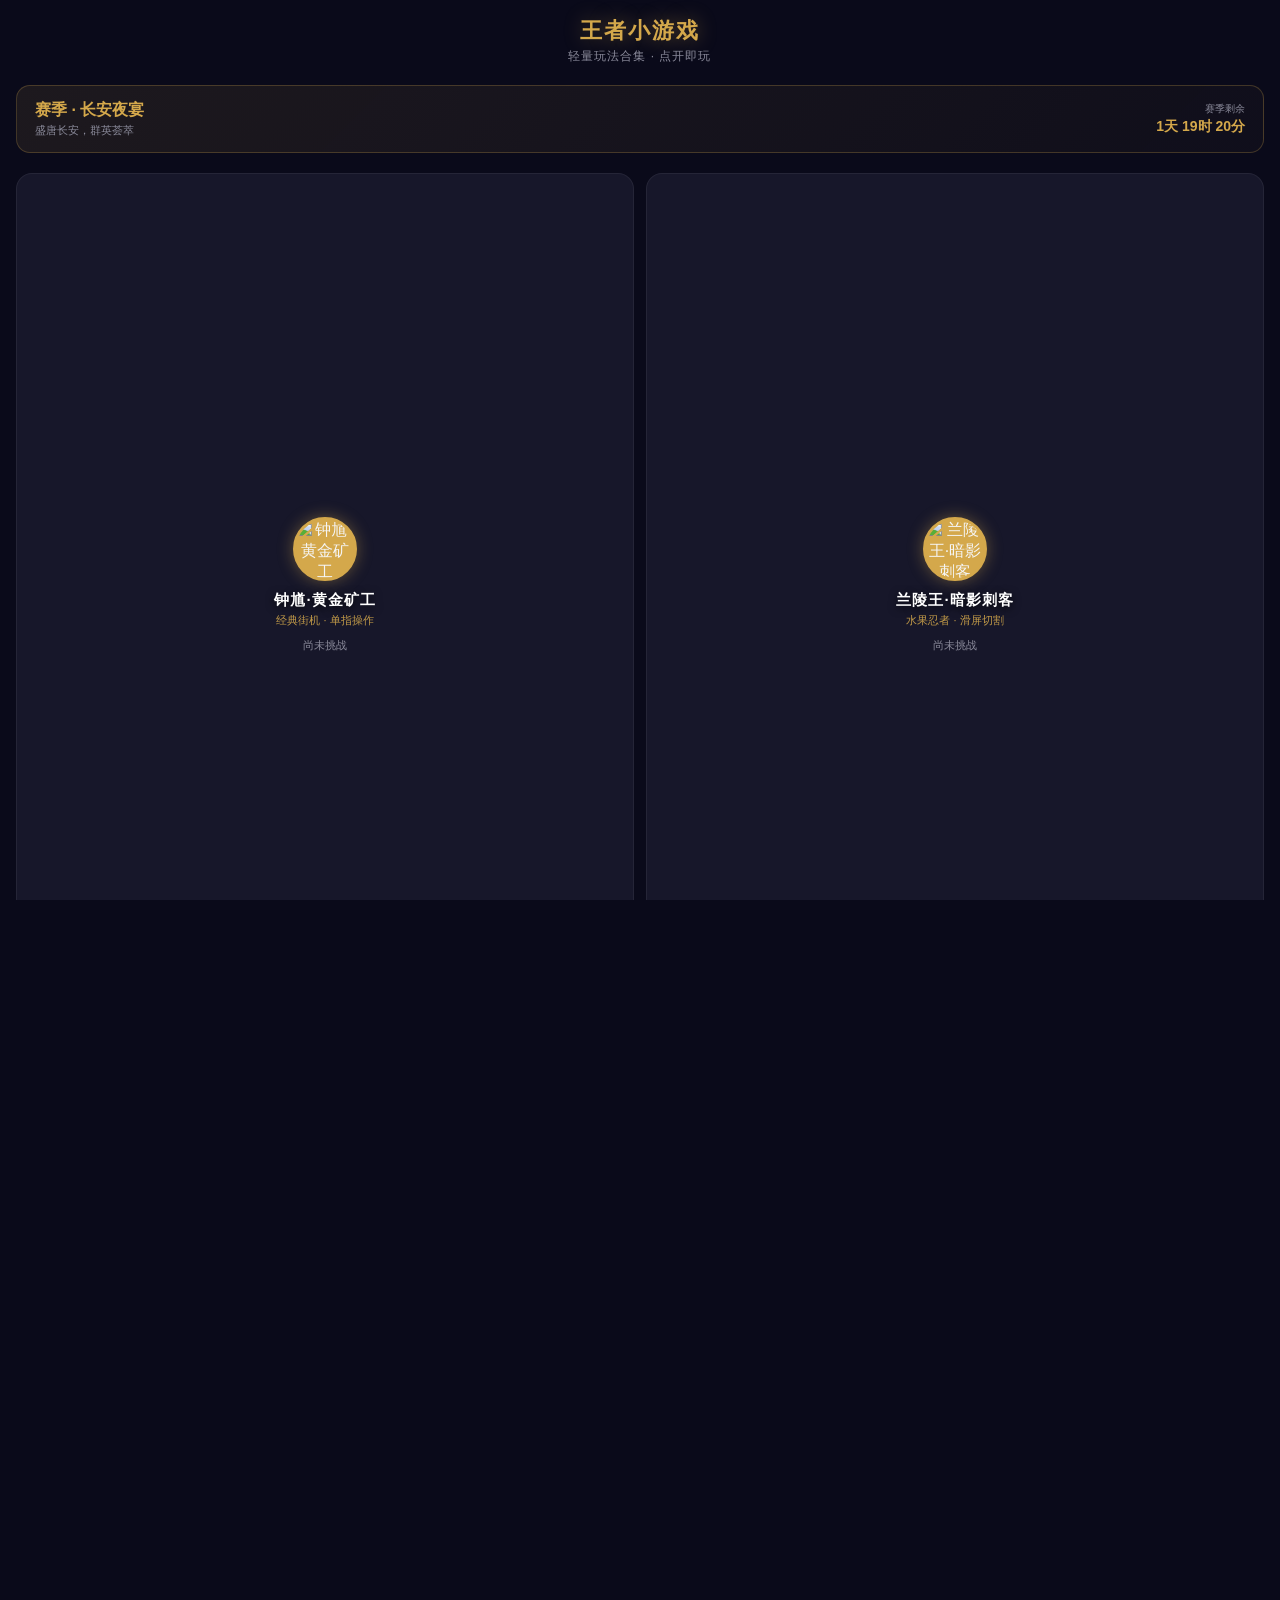
==== index.html @ 6d43f0a3 "feat: 王者荣耀轻量小游戏合集 v1.0 5款手机端点开即玩的HTML5小游戏： - 钟馗·黄金矿工（单指点击） - 兰陵王·暗影刺客（滑屏切割） - 貂蝉·弹幕舞步（摇杆躲避） - 马可波罗·枪" ====
<!DOCTYPE html>
<html lang="zh-CN">
<head>
<meta charset="UTF-8">
<meta name="viewport" content="width=device-width,initial-scale=1.0,maximum-scale=1.0,user-scalable=no,viewport-fit=cover">
<title>王者小游戏 · 轻量玩法合集</title>
<style>
*{margin:0;padding:0;box-sizing:border-box}
:root{
  --gold:#D4A84B;--dark:#1A1A2E;--red:#E74C3C;--blue:#3498DB;
  --bg:#0a0a1a;--card-bg:rgba(26,26,46,0.85);--text:#f5f5f5;--text-dim:#8a8a9a;
}
html,body{width:100%;height:100%;overflow-x:hidden;background:var(--bg);color:var(--text);
  font-family:-apple-system,BlinkMacSystemFont,"Segoe UI",Roboto,"Helvetica Neue",sans-serif;
  -webkit-font-smoothing:antialiased;touch-action:pan-y;user-select:none;-webkit-user-select:none}

/* Header */
.header{padding:16px 20px 8px;text-align:center;position:relative}
.header h1{font-size:22px;color:var(--gold);text-shadow:0 0 20px rgba(212,168,75,0.4);letter-spacing:2px;margin-bottom:2px}
.header .subtitle{font-size:12px;color:var(--text-dim);letter-spacing:1px}

/* Season Banner */
.season-banner{margin:12px 16px;padding:14px 18px;border-radius:14px;
  background:linear-gradient(135deg,rgba(212,168,75,0.15),rgba(212,168,75,0.05));
  border:1px solid rgba(212,168,75,0.25);display:flex;justify-content:space-between;align-items:center}
.season-info .season-name{font-size:16px;font-weight:700;color:var(--gold)}
.season-info .season-desc{font-size:11px;color:var(--text-dim);margin-top:2px}
.season-timer{text-align:right}
.season-timer .label{font-size:10px;color:var(--text-dim);margin-bottom:2px}
.season-timer .time{font-size:14px;font-weight:700;color:var(--gold);font-variant-numeric:tabular-nums}

/* Game Cards Grid */
.games-grid{padding:8px 16px 20px;display:grid;grid-template-columns:1fr 1fr;gap:12px}
.game-card{position:relative;border-radius:16px;overflow:hidden;aspect-ratio:3/4;cursor:pointer;
  background:var(--card-bg);border:1px solid rgba(255,255,255,0.06);
  transition:transform 0.2s,box-shadow 0.2s;-webkit-tap-highlight-color:transparent}
.game-card:active{transform:scale(0.96)}
.game-card:hover{box-shadow:0 4px 24px rgba(212,168,75,0.2)}

/* Card Background Image */
.card-bg{position:absolute;inset:0;background-size:cover;background-position:center;
  filter:blur(2px) brightness(0.35);transform:scale(1.05)}

/* Card Content */
.card-content{position:relative;z-index:1;height:100%;display:flex;flex-direction:column;
  align-items:center;justify-content:center;padding:16px 10px;text-align:center}
.card-avatar{width:64px;height:64px;border-radius:50%;border:3px solid var(--gold);
  box-shadow:0 0 16px rgba(212,168,75,0.4);margin-bottom:10px;object-fit:cover;
  background:var(--dark)}
.card-title{font-size:15px;font-weight:700;color:#fff;text-shadow:0 2px 8px rgba(0,0,0,0.8);
  margin-bottom:3px;letter-spacing:1px}
.card-genre{font-size:11px;color:var(--gold);opacity:0.9;margin-bottom:10px}
.card-best{font-size:11px;color:var(--text-dim)}
.card-best span{color:var(--gold);font-weight:700;font-size:13px}

/* Full-width card for the 5th game */
.game-card.full-width{grid-column:1/-1;aspect-ratio:2/1}

/* Leaderboard Section */
.section-title{padding:20px 20px 10px;font-size:14px;color:var(--text-dim);letter-spacing:1px;
  text-transform:uppercase;border-top:1px solid rgba(255,255,255,0.05);margin-top:8px}
.leaderboard-preview{margin:0 16px 24px;padding:14px 16px;border-radius:14px;
  background:var(--card-bg);border:1px solid rgba(255,255,255,0.06)}
.lb-row{display:flex;align-items:center;padding:8px 0;border-bottom:1px solid rgba(255,255,255,0.04)}
.lb-row:last-child{border-bottom:none}
.lb-rank{width:28px;font-size:14px;font-weight:700;text-align:center}
.lb-rank.top1{color:#FFD700}.lb-rank.top2{color:#C0C0C0}.lb-rank.top3{color:#CD7F32}
.lb-game{flex:1;font-size:13px;margin-left:8px}
.lb-score{font-size:13px;font-weight:700;color:var(--gold)}

/* Footer */
.footer{text-align:center;padding:20px;color:var(--text-dim);font-size:11px;opacity:0.5}

/* Landscape warning */
@media(orientation:landscape)and(max-height:500px){
  body::after{content:'📱 请竖屏使用';position:fixed;inset:0;z-index:99999;
    display:flex;align-items:center;justify-content:center;background:var(--bg);
    color:var(--gold);font-size:20px}
}

/* Animations */
@keyframes fadeUp{from{opacity:0;transform:translateY(20px)}to{opacity:1;transform:translateY(0)}}
.game-card{animation:fadeUp 0.5s ease-out both}
.game-card:nth-child(1){animation-delay:0.05s}
.game-card:nth-child(2){animation-delay:0.1s}
.game-card:nth-child(3){animation-delay:0.15s}
.game-card:nth-child(4){animation-delay:0.2s}
.game-card:nth-child(5){animation-delay:0.25s}

/* Safe area */
body{padding-top:env(safe-area-inset-top);padding-bottom:env(safe-area-inset-bottom)}

/* Loading */
.loading{position:fixed;inset:0;background:var(--bg);display:flex;flex-direction:column;
  align-items:center;justify-content:center;z-index:100;transition:opacity 0.4s}
.loading.hidden{opacity:0;pointer-events:none}
.loading-spinner{width:36px;height:36px;border:3px solid rgba(212,168,75,0.2);
  border-top-color:var(--gold);border-radius:50%;animation:spin 0.8s linear infinite}
@keyframes spin{to{transform:rotate(360deg)}}
.loading-text{margin-top:12px;color:var(--text-dim);font-size:13px}
</style>
</head>
<body>

<div class="loading" id="loading">
  <div class="loading-spinner"></div>
  <div class="loading-text">加载中...</div>
</div>

<div id="app" style="opacity:0;transition:opacity 0.4s">
  <div class="header">
    <h1>王者小游戏</h1>
    <div class="subtitle">轻量玩法合集 · 点开即玩</div>
  </div>

  <div class="season-banner" id="seasonBanner">
    <div class="season-info">
      <div class="season-name" id="seasonName">—</div>
      <div class="season-desc" id="seasonDesc">—</div>
    </div>
    <div class="season-timer">
      <div class="label">赛季剩余</div>
      <div class="time" id="seasonTime">—</div>
    </div>
  </div>

  <div class="games-grid" id="gamesGrid"></div>

  <div class="section-title">个人纪录</div>
  <div class="leaderboard-preview" id="bestScores"></div>

  <div class="footer">王者小游戏 · 碎片时间即时娱乐</div>
</div>

<script type="module">
import { loadHeroList, preloadAvatars, preloadSkin, getAvatarUrl, getSkinUrl, GAME_HEROES } from './shared/heroes.js';
import { getCurrentSeason, getSeasonTimeRemaining } from './shared/season.js';
import { getPersonalBest } from './shared/leaderboard.js';

// ─── Game Definitions ───
const GAMES = [
  {
    id: 'hook',
    title: '钟馗·黄金矿工',
    genre: '经典街机 · 单指操作',
    hero: GAME_HEROES.ZHONGKUI,
    url: 'games/hook/index.html',
    color: '#5BC0EB',
  },
  {
    id: 'slash',
    title: '兰陵王·暗影刺客',
    genre: '水果忍者 · 滑屏切割',
    hero: GAME_HEROES.LANLINGWANG,
    url: 'games/slash/index.html',
    color: '#9B59B6',
  },
  {
    id: 'dodge',
    title: '貂蝉·弹幕舞步',
    genre: '弹幕躲避 · 摇杆操控',
    hero: GAME_HEROES.DIAOCHAN,
    url: 'games/dodge/index.html',
    color: '#E74C8B',
  },
  {
    id: 'shoot',
    title: '马可波罗·枪林弹雨',
    genre: '双摇杆射击 · 生存挑战',
    hero: GAME_HEROES.MARKOPOLO,
    url: 'games/shoot/index.html',
    color: '#E67E22',
  },
  {
    id: 'rhythm',
    title: '李白·青莲剑歌',
    genre: '音乐节奏 · 节拍挑战',
    hero: GAME_HEROES.LIBAI,
    url: 'games/rhythm/index.html',
    color: '#1ABC9C',
    fullWidth: true,
  },
];

// ─── Init ───
async function init() {
  // Load hero data & preload avatars
  await loadHeroList();
  const heroIds = GAMES.map(g => g.hero);
  await preloadAvatars(heroIds);

  // Preload skin images for card backgrounds (non-blocking)
  GAMES.forEach(g => preloadSkin(g.hero, 1));

  // Season
  updateSeason();
  setInterval(updateSeason, 60000);

  // Render game cards
  renderGameCards();

  // Render personal best scores
  renderBestScores();

  // Show app
  document.getElementById('loading').classList.add('hidden');
  document.getElementById('app').style.opacity = '1';
}

function updateSeason() {
  const season = getCurrentSeason();
  const remaining = getSeasonTimeRemaining();
  document.getElementById('seasonName').textContent = `赛季 · ${season.name}`;
  document.getElementById('seasonDesc').textContent = season.description;
  document.getElementById('seasonTime').textContent =
    `${remaining.days}天 ${remaining.hours}时 ${remaining.minutes}分`;

  // Apply season color to banner border
  const banner = document.getElementById('seasonBanner');
  banner.style.borderColor = season.colorScheme.primary + '40';
  banner.style.background = `linear-gradient(135deg, ${season.colorScheme.primary}18, ${season.colorScheme.primary}08)`;
}

function renderGameCards() {
  const grid = document.getElementById('gamesGrid');
  grid.innerHTML = '';

  GAMES.forEach(game => {
    const card = document.createElement('div');
    card.className = 'game-card' + (game.fullWidth ? ' full-width' : '');
    card.onclick = () => { window.location.href = game.url; };

    const skinUrl = getSkinUrl(game.hero, 1);
    const avatarUrl = getAvatarUrl(game.hero);
    const best = getPersonalBest(game.id);
    const bestText = best !== null ? `最高分 <span>${formatNum(best)}</span>` : '尚未挑战';

    card.innerHTML = `
      <div class="card-bg" style="background-image:url('${skinUrl}')"></div>
      <div class="card-content">
        <img class="card-avatar" src="${avatarUrl}" alt="${game.title}" onerror="this.style.background='var(--gold)'">
        <div class="card-title">${game.title}</div>
        <div class="card-genre">${game.genre}</div>
        <div class="card-best">${bestText}</div>
      </div>
    `;
    grid.appendChild(card);
  });
}

function renderBestScores() {
  const container = document.getElementById('bestScores');
  let html = '';

  GAMES.forEach((game, i) => {
    const best = getPersonalBest(game.id);
    const rankClass = i < 3 ? ` top${i + 1}` : '';
    html += `
      <div class="lb-row">
        <div class="lb-rank${rankClass}">${i + 1}</div>
        <div class="lb-game">${game.title}</div>
        <div class="lb-score">${best !== null ? formatNum(best) : '—'}</div>
      </div>
    `;
  });

  container.innerHTML = html;
}

function formatNum(n) {
  return n.toString().replace(/\B(?=(\d{3})+(?!\d))/g, ',');
}

init().catch(err => {
  console.error('Init failed:', err);
  document.getElementById('loading').innerHTML =
    '<div style="color:#E74C3C;font-size:14px;text-align:center;padding:20px">加载失败，请刷新页面</div>';
});
</script>
</body>
</html>
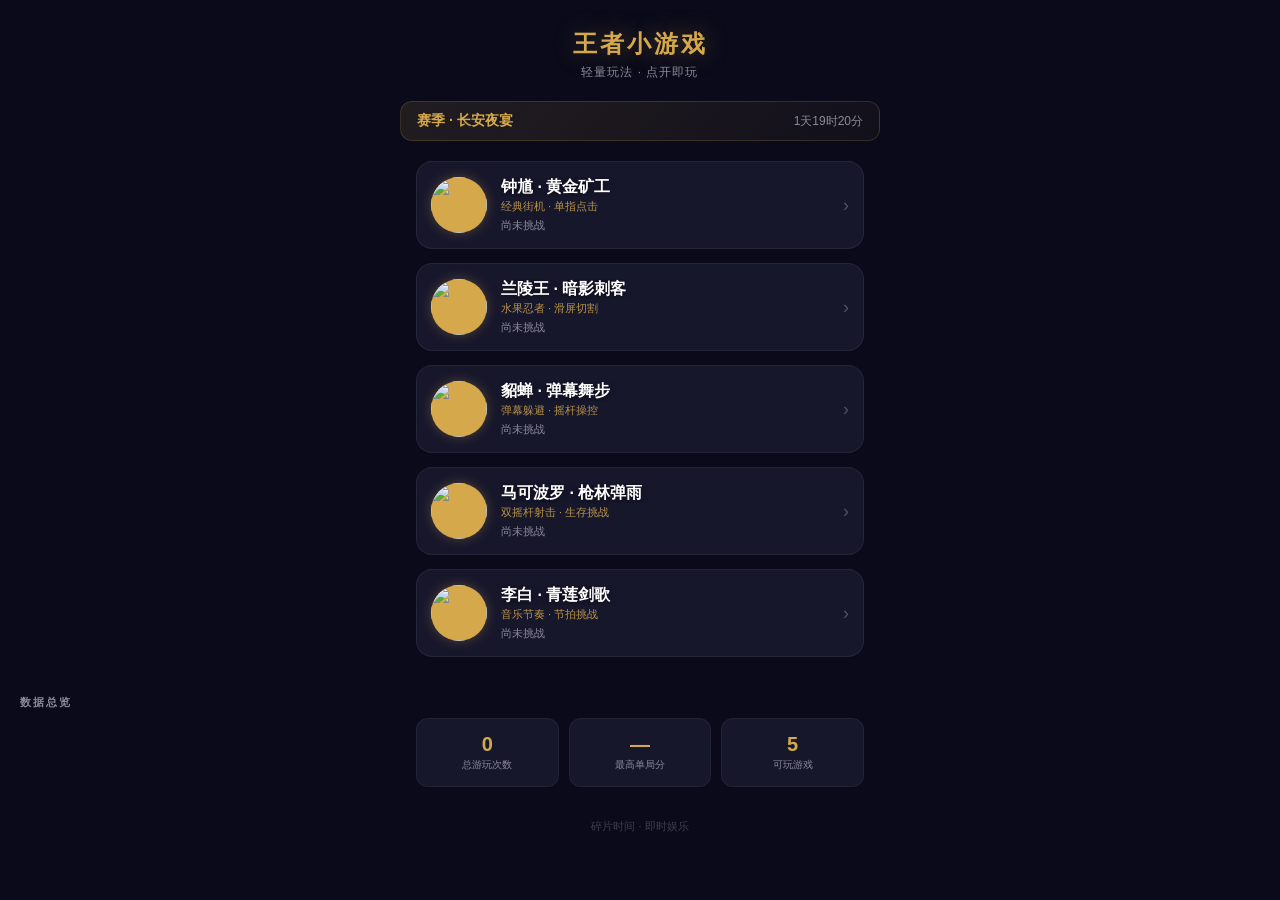
==== commit 74e5e89d: "refactor: 重写游戏大厅——交互合理化+双系统适配 交互重设计： - 卡片改为横向布局（头像+文字+箭头），一屏展示全部5个游戏 - 去掉阻塞式加载，页面瞬间可见，图片懒加载 - 卡片点击有缩" ====
--- a/index.html
+++ b/index.html
@@ -3,133 +3,163 @@
 <head>
 <meta charset="UTF-8">
 <meta name="viewport" content="width=device-width,initial-scale=1.0,maximum-scale=1.0,user-scalable=no,viewport-fit=cover">
+<meta name="apple-mobile-web-app-capable" content="yes">
+<meta name="apple-mobile-web-app-status-bar-style" content="black-translucent">
+<meta name="theme-color" content="#0a0a1a">
 <title>王者小游戏 · 轻量玩法合集</title>
 <style>
 *{margin:0;padding:0;box-sizing:border-box}
 :root{
   --gold:#D4A84B;--dark:#1A1A2E;--red:#E74C3C;--blue:#3498DB;
-  --bg:#0a0a1a;--card-bg:rgba(26,26,46,0.85);--text:#f5f5f5;--text-dim:#8a8a9a;
-}
-html,body{width:100%;height:100%;overflow-x:hidden;background:var(--bg);color:var(--text);
-  font-family:-apple-system,BlinkMacSystemFont,"Segoe UI",Roboto,"Helvetica Neue",sans-serif;
-  -webkit-font-smoothing:antialiased;touch-action:pan-y;user-select:none;-webkit-user-select:none}
+  --bg:#0a0a1a;--card-bg:rgba(26,26,46,0.92);--text:#f5f5f5;--text-dim:#8a8a9a;
+  --safe-top:env(safe-area-inset-top,0px);
+  --safe-bottom:env(safe-area-inset-bottom,0px);
+  --safe-left:env(safe-area-inset-left,0px);
+  --safe-right:env(safe-area-inset-right,0px);
+}
+html{height:100%;background:var(--bg)}
+body{min-height:100%;background:var(--bg);color:var(--text);
+  font-family:-apple-system,BlinkMacSystemFont,"Segoe UI","PingFang SC","Hiragino Sans GB","Microsoft YaHei",Roboto,sans-serif;
+  -webkit-font-smoothing:antialiased;-webkit-text-size-adjust:100%;
+  padding:var(--safe-top) var(--safe-right) var(--safe-bottom) var(--safe-left);
+  overflow-x:hidden;overflow-y:auto;-webkit-overflow-scrolling:touch;
+  user-select:none;-webkit-user-select:none;-webkit-tap-highlight-color:transparent}
 
 /* Header */
-.header{padding:16px 20px 8px;text-align:center;position:relative}
-.header h1{font-size:22px;color:var(--gold);text-shadow:0 0 20px rgba(212,168,75,0.4);letter-spacing:2px;margin-bottom:2px}
-.header .subtitle{font-size:12px;color:var(--text-dim);letter-spacing:1px}
-
-/* Season Banner */
-.season-banner{margin:12px 16px;padding:14px 18px;border-radius:14px;
-  background:linear-gradient(135deg,rgba(212,168,75,0.15),rgba(212,168,75,0.05));
-  border:1px solid rgba(212,168,75,0.25);display:flex;justify-content:space-between;align-items:center}
-.season-info .season-name{font-size:16px;font-weight:700;color:var(--gold)}
-.season-info .season-desc{font-size:11px;color:var(--text-dim);margin-top:2px}
-.season-timer{text-align:right}
-.season-timer .label{font-size:10px;color:var(--text-dim);margin-bottom:2px}
-.season-timer .time{font-size:14px;font-weight:700;color:var(--gold);font-variant-numeric:tabular-nums}
-
-/* Game Cards Grid */
-.games-grid{padding:8px 16px 20px;display:grid;grid-template-columns:1fr 1fr;gap:12px}
-.game-card{position:relative;border-radius:16px;overflow:hidden;aspect-ratio:3/4;cursor:pointer;
+.header{padding:20px 20px 6px;text-align:center}
+.header h1{font-size:24px;color:var(--gold);text-shadow:0 0 24px rgba(212,168,75,0.35);
+  letter-spacing:3px;font-weight:800}
+.header .subtitle{font-size:12px;color:var(--text-dim);letter-spacing:1px;margin-top:4px}
+
+/* Season Pill */
+.season-pill{margin:14px 20px;display:flex;align-items:center;justify-content:space-between;
+  padding:10px 16px;border-radius:12px;
+  background:linear-gradient(135deg,rgba(212,168,75,0.12),rgba(212,168,75,0.04));
+  border:1px solid rgba(212,168,75,0.2)}
+.season-pill .name{font-size:14px;font-weight:700;color:var(--gold)}
+.season-pill .timer{font-size:12px;color:var(--text-dim);font-variant-numeric:tabular-nums}
+
+/* Game List */
+.game-list{padding:6px 16px 20px;display:flex;flex-direction:column;gap:14px}
+
+/* Game Card — horizontal layout */
+.game-card{display:flex;align-items:center;gap:14px;padding:14px;border-radius:16px;
   background:var(--card-bg);border:1px solid rgba(255,255,255,0.06);
-  transition:transform 0.2s,box-shadow 0.2s;-webkit-tap-highlight-color:transparent}
-.game-card:active{transform:scale(0.96)}
-.game-card:hover{box-shadow:0 4px 24px rgba(212,168,75,0.2)}
-
-/* Card Background Image */
-.card-bg{position:absolute;inset:0;background-size:cover;background-position:center;
-  filter:blur(2px) brightness(0.35);transform:scale(1.05)}
-
-/* Card Content */
-.card-content{position:relative;z-index:1;height:100%;display:flex;flex-direction:column;
-  align-items:center;justify-content:center;padding:16px 10px;text-align:center}
-.card-avatar{width:64px;height:64px;border-radius:50%;border:3px solid var(--gold);
-  box-shadow:0 0 16px rgba(212,168,75,0.4);margin-bottom:10px;object-fit:cover;
-  background:var(--dark)}
-.card-title{font-size:15px;font-weight:700;color:#fff;text-shadow:0 2px 8px rgba(0,0,0,0.8);
-  margin-bottom:3px;letter-spacing:1px}
-.card-genre{font-size:11px;color:var(--gold);opacity:0.9;margin-bottom:10px}
-.card-best{font-size:11px;color:var(--text-dim)}
-.card-best span{color:var(--gold);font-weight:700;font-size:13px}
-
-/* Full-width card for the 5th game */
-.game-card.full-width{grid-column:1/-1;aspect-ratio:2/1}
-
-/* Leaderboard Section */
-.section-title{padding:20px 20px 10px;font-size:14px;color:var(--text-dim);letter-spacing:1px;
-  text-transform:uppercase;border-top:1px solid rgba(255,255,255,0.05);margin-top:8px}
-.leaderboard-preview{margin:0 16px 24px;padding:14px 16px;border-radius:14px;
-  background:var(--card-bg);border:1px solid rgba(255,255,255,0.06)}
-.lb-row{display:flex;align-items:center;padding:8px 0;border-bottom:1px solid rgba(255,255,255,0.04)}
-.lb-row:last-child{border-bottom:none}
-.lb-rank{width:28px;font-size:14px;font-weight:700;text-align:center}
-.lb-rank.top1{color:#FFD700}.lb-rank.top2{color:#C0C0C0}.lb-rank.top3{color:#CD7F32}
-.lb-game{flex:1;font-size:13px;margin-left:8px}
-.lb-score{font-size:13px;font-weight:700;color:var(--gold)}
+  position:relative;overflow:hidden;cursor:pointer;
+  transition:transform 0.15s ease,box-shadow 0.15s ease;
+  -webkit-tap-highlight-color:transparent;min-height:88px}
+.game-card:active{transform:scale(0.97);box-shadow:0 0 0 2px var(--gold)}
+
+/* Card BG image — subtle */
+.game-card .card-bg{position:absolute;inset:0;background-size:cover;background-position:center right;
+  opacity:0.15;filter:blur(1px);pointer-events:none}
+
+/* Avatar */
+.game-card .avatar{width:56px;height:56px;min-width:56px;border-radius:50%;
+  border:2.5px solid var(--gold);box-shadow:0 0 12px rgba(212,168,75,0.3);
+  object-fit:cover;background:var(--dark);position:relative;z-index:1}
+
+/* Card Info */
+.card-info{flex:1;position:relative;z-index:1;min-width:0}
+.card-info .title{font-size:16px;font-weight:700;color:#fff;
+  text-shadow:0 1px 6px rgba(0,0,0,0.6);line-height:1.3;
+  white-space:nowrap;overflow:hidden;text-overflow:ellipsis}
+.card-info .genre{font-size:11px;color:var(--gold);margin-top:2px;opacity:0.85}
+.card-info .best{font-size:11px;color:var(--text-dim);margin-top:4px}
+.card-info .best span{color:var(--gold);font-weight:700}
+
+/* Arrow indicator */
+.game-card .arrow{position:relative;z-index:1;color:var(--text-dim);font-size:18px;
+  margin-left:auto;padding-left:8px;opacity:0.5}
+
+/* Section divider */
+.section-label{padding:18px 20px 8px;font-size:11px;color:var(--text-dim);letter-spacing:2px;
+  text-transform:uppercase;font-weight:600}
+
+/* Quick Stats */
+.stats-row{display:flex;gap:10px;padding:0 16px 16px}
+.stat-card{flex:1;padding:14px 12px;border-radius:12px;text-align:center;
+  background:var(--card-bg);border:1px solid rgba(255,255,255,0.05)}
+.stat-card .val{font-size:20px;font-weight:800;color:var(--gold)}
+.stat-card .label{font-size:10px;color:var(--text-dim);margin-top:2px}
 
 /* Footer */
-.footer{text-align:center;padding:20px;color:var(--text-dim);font-size:11px;opacity:0.5}
-
-/* Landscape warning */
+.footer{text-align:center;padding:16px 20px 24px;color:var(--text-dim);font-size:11px;opacity:0.4}
+
+/* Loading overlay */
+.loading-overlay{position:fixed;inset:0;background:var(--bg);z-index:200;
+  display:flex;flex-direction:column;align-items:center;justify-content:center;
+  transition:opacity 0.35s ease}
+.loading-overlay.hide{opacity:0;pointer-events:none}
+.spinner{width:32px;height:32px;border:3px solid rgba(212,168,75,0.15);
+  border-top-color:var(--gold);border-radius:50%;animation:spin 0.7s linear infinite}
+@keyframes spin{to{transform:rotate(360deg)}}
+.loading-overlay .tip{margin-top:12px;font-size:12px;color:var(--text-dim)}
+
+/* Page transition */
+.page-leaving .game-card{opacity:0.5;transform:scale(0.98);transition:all 0.15s}
+
+/* Landscape */
 @media(orientation:landscape)and(max-height:500px){
-  body::after{content:'📱 请竖屏使用';position:fixed;inset:0;z-index:99999;
-    display:flex;align-items:center;justify-content:center;background:var(--bg);
-    color:var(--gold);font-size:20px}
-}
-
-/* Animations */
-@keyframes fadeUp{from{opacity:0;transform:translateY(20px)}to{opacity:1;transform:translateY(0)}}
-.game-card{animation:fadeUp 0.5s ease-out both}
-.game-card:nth-child(1){animation-delay:0.05s}
-.game-card:nth-child(2){animation-delay:0.1s}
-.game-card:nth-child(3){animation-delay:0.15s}
-.game-card:nth-child(4){animation-delay:0.2s}
-.game-card:nth-child(5){animation-delay:0.25s}
-
-/* Safe area */
-body{padding-top:env(safe-area-inset-top);padding-bottom:env(safe-area-inset-bottom)}
-
-/* Loading */
-.loading{position:fixed;inset:0;background:var(--bg);display:flex;flex-direction:column;
-  align-items:center;justify-content:center;z-index:100;transition:opacity 0.4s}
-.loading.hidden{opacity:0;pointer-events:none}
-.loading-spinner{width:36px;height:36px;border:3px solid rgba(212,168,75,0.2);
-  border-top-color:var(--gold);border-radius:50%;animation:spin 0.8s linear infinite}
-@keyframes spin{to{transform:rotate(360deg)}}
-.loading-text{margin-top:12px;color:var(--text-dim);font-size:13px}
+  .game-list{flex-direction:row;flex-wrap:wrap}
+  .game-card{flex:1 1 45%;min-width:260px}
+}
+
+/* Small phones */
+@media(max-width:340px){
+  .game-card .avatar{width:48px;height:48px;min-width:48px}
+  .card-info .title{font-size:14px}
+  .header h1{font-size:20px}
+}
+
+/* Tablets / large phones */
+@media(min-width:500px){
+  .game-list{max-width:480px;margin:0 auto}
+  .stats-row{max-width:480px;margin:0 auto;padding-bottom:16px}
+  .season-pill{max-width:480px;margin:14px auto}
+  .header{padding-top:28px}
+}
+
+/* Animation */
+@keyframes slideIn{from{opacity:0;transform:translateY(12px)}to{opacity:1;transform:translateY(0)}}
+.game-card{animation:slideIn 0.35s ease-out both}
+.game-card:nth-child(1){animation-delay:0s}
+.game-card:nth-child(2){animation-delay:0.05s}
+.game-card:nth-child(3){animation-delay:0.1s}
+.game-card:nth-child(4){animation-delay:0.15s}
+.game-card:nth-child(5){animation-delay:0.2s}
 </style>
 </head>
 <body>
 
-<div class="loading" id="loading">
-  <div class="loading-spinner"></div>
-  <div class="loading-text">加载中...</div>
+<!-- Loading (shows briefly while JS modules load) -->
+<div class="loading-overlay" id="loader">
+  <div class="spinner"></div>
+  <div class="tip">加载中</div>
 </div>
 
-<div id="app" style="opacity:0;transition:opacity 0.4s">
+<!-- App -->
+<div id="app" style="opacity:0">
   <div class="header">
     <h1>王者小游戏</h1>
-    <div class="subtitle">轻量玩法合集 · 点开即玩</div>
+    <div class="subtitle">轻量玩法 · 点开即玩</div>
   </div>
 
-  <div class="season-banner" id="seasonBanner">
-    <div class="season-info">
-      <div class="season-name" id="seasonName">—</div>
-      <div class="season-desc" id="seasonDesc">—</div>
-    </div>
-    <div class="season-timer">
-      <div class="label">赛季剩余</div>
-      <div class="time" id="seasonTime">—</div>
-    </div>
+  <div class="season-pill" id="seasonPill">
+    <span class="name" id="sName">—</span>
+    <span class="timer" id="sTimer">—</span>
   </div>
 
-  <div class="games-grid" id="gamesGrid"></div>
-
-  <div class="section-title">个人纪录</div>
-  <div class="leaderboard-preview" id="bestScores"></div>
-
-  <div class="footer">王者小游戏 · 碎片时间即时娱乐</div>
+  <div class="game-list" id="gameList"></div>
+
+  <div class="section-label">数据总览</div>
+  <div class="stats-row" id="statsRow">
+    <div class="stat-card"><div class="val" id="statPlayed">0</div><div class="label">总游玩次数</div></div>
+    <div class="stat-card"><div class="val" id="statBest">—</div><div class="label">最高单局分</div></div>
+    <div class="stat-card"><div class="val" id="statGames">5</div><div class="label">可玩游戏</div></div>
+  </div>
+
+  <div class="footer">碎片时间 · 即时娱乐</div>
 </div>
 
 <script type="module">
@@ -137,145 +167,99 @@
 import { getCurrentSeason, getSeasonTimeRemaining } from './shared/season.js';
 import { getPersonalBest } from './shared/leaderboard.js';
 
-// ─── Game Definitions ───
 const GAMES = [
-  {
-    id: 'hook',
-    title: '钟馗·黄金矿工',
-    genre: '经典街机 · 单指操作',
-    hero: GAME_HEROES.ZHONGKUI,
-    url: 'games/hook/index.html',
-    color: '#5BC0EB',
-  },
-  {
-    id: 'slash',
-    title: '兰陵王·暗影刺客',
-    genre: '水果忍者 · 滑屏切割',
-    hero: GAME_HEROES.LANLINGWANG,
-    url: 'games/slash/index.html',
-    color: '#9B59B6',
-  },
-  {
-    id: 'dodge',
-    title: '貂蝉·弹幕舞步',
-    genre: '弹幕躲避 · 摇杆操控',
-    hero: GAME_HEROES.DIAOCHAN,
-    url: 'games/dodge/index.html',
-    color: '#E74C8B',
-  },
-  {
-    id: 'shoot',
-    title: '马可波罗·枪林弹雨',
-    genre: '双摇杆射击 · 生存挑战',
-    hero: GAME_HEROES.MARKOPOLO,
-    url: 'games/shoot/index.html',
-    color: '#E67E22',
-  },
-  {
-    id: 'rhythm',
-    title: '李白·青莲剑歌',
-    genre: '音乐节奏 · 节拍挑战',
-    hero: GAME_HEROES.LIBAI,
-    url: 'games/rhythm/index.html',
-    color: '#1ABC9C',
-    fullWidth: true,
-  },
+  { id:'hook',   title:'钟馗 · 黄金矿工',    genre:'经典街机 · 单指点击', hero:GAME_HEROES.ZHONGKUI,    url:'games/hook/index.html' },
+  { id:'slash',  title:'兰陵王 · 暗影刺客',   genre:'水果忍者 · 滑屏切割', hero:GAME_HEROES.LANLINGWANG, url:'games/slash/index.html' },
+  { id:'dodge',  title:'貂蝉 · 弹幕舞步',     genre:'弹幕躲避 · 摇杆操控', hero:GAME_HEROES.DIAOCHAN,    url:'games/dodge/index.html' },
+  { id:'shoot',  title:'马可波罗 · 枪林弹雨',  genre:'双摇杆射击 · 生存挑战',hero:GAME_HEROES.MARKOPOLO,   url:'games/shoot/index.html' },
+  { id:'rhythm', title:'李白 · 青莲剑歌',      genre:'音乐节奏 · 节拍挑战', hero:GAME_HEROES.LIBAI,       url:'games/rhythm/index.html' },
 ];
 
-// ─── Init ───
-async function init() {
-  // Load hero data & preload avatars
-  await loadHeroList();
-  const heroIds = GAMES.map(g => g.hero);
-  await preloadAvatars(heroIds);
-
-  // Preload skin images for card backgrounds (non-blocking)
-  GAMES.forEach(g => preloadSkin(g.hero, 1));
-
-  // Season
+function fmt(n){ return n == null ? '—' : n.toString().replace(/\B(?=(\d{3})+(?!\d))/g,','); }
+
+// ── Render immediately with placeholder, then enhance ──
+function renderCards(){
+  const list = document.getElementById('gameList');
+  list.innerHTML = '';
+  GAMES.forEach(g => {
+    const best = getPersonalBest(g.id);
+    const bestVal = best ? fmt(best.score) : null;
+    const card = document.createElement('div');
+    card.className = 'game-card';
+    card.setAttribute('role','button');
+    card.setAttribute('aria-label', g.title);
+    card.innerHTML = `
+      <div class="card-bg" data-hero="${g.hero}"></div>
+      <img class="avatar" src="${getAvatarUrl(g.hero)}" alt="" loading="lazy"
+           onerror="this.style.background='var(--gold)';this.style.border='none'">
+      <div class="card-info">
+        <div class="title">${g.title}</div>
+        <div class="genre">${g.genre}</div>
+        <div class="best">${bestVal ? `最高 <span>${bestVal}</span>` : '尚未挑战'}</div>
+      </div>
+      <div class="arrow">›</div>
+    `;
+    card.addEventListener('click', () => navigateTo(g.url));
+    list.appendChild(card);
+  });
+}
+
+function navigateTo(url){
+  document.body.classList.add('page-leaving');
+  setTimeout(() => { window.location.href = url; }, 120);
+}
+
+function updateSeason(){
+  const s = getCurrentSeason();
+  const r = getSeasonTimeRemaining();
+  document.getElementById('sName').textContent = `赛季 · ${s.name}`;
+  document.getElementById('sTimer').textContent = `${r.days}天${r.hours}时${r.minutes}分`;
+  const pill = document.getElementById('seasonPill');
+  pill.style.borderColor = s.colorScheme.primary + '30';
+}
+
+function updateStats(){
+  let totalPlayed = 0, maxScore = 0;
+  GAMES.forEach(g => {
+    const count = parseInt(localStorage.getItem(`wz_playcount_${g.id}`) || '0');
+    totalPlayed += count;
+    const best = getPersonalBest(g.id);
+    if(best && best.score > maxScore) maxScore = best.score;
+  });
+  document.getElementById('statPlayed').textContent = totalPlayed || '0';
+  document.getElementById('statBest').textContent = maxScore > 0 ? fmt(maxScore) : '—';
+}
+
+function loadCardBackgrounds(){
+  document.querySelectorAll('.card-bg[data-hero]').forEach(el => {
+    const hero = el.dataset.hero;
+    const img = new Image();
+    img.onload = () => { el.style.backgroundImage = `url('${img.src}')`; };
+    img.src = getSkinUrl(parseInt(hero), 1);
+  });
+}
+
+async function init(){
+  // Phase 1: Render cards immediately (avatars load lazily via <img>)
+  renderCards();
   updateSeason();
+  updateStats();
+
+  // Show app immediately — don't wait for API
+  document.getElementById('loader').classList.add('hide');
+  document.getElementById('app').style.opacity = '1';
+
+  // Phase 2: Load hero data in background (for future use)
+  try { await loadHeroList(); } catch(e){ /* non-blocking */ }
+
+  // Phase 3: Lazy-load skin backgrounds
+  loadCardBackgrounds();
+
+  // Refresh season timer every minute
   setInterval(updateSeason, 60000);
-
-  // Render game cards
-  renderGameCards();
-
-  // Render personal best scores
-  renderBestScores();
-
-  // Show app
-  document.getElementById('loading').classList.add('hidden');
-  document.getElementById('app').style.opacity = '1';
-}
-
-function updateSeason() {
-  const season = getCurrentSeason();
-  const remaining = getSeasonTimeRemaining();
-  document.getElementById('seasonName').textContent = `赛季 · ${season.name}`;
-  document.getElementById('seasonDesc').textContent = season.description;
-  document.getElementById('seasonTime').textContent =
-    `${remaining.days}天 ${remaining.hours}时 ${remaining.minutes}分`;
-
-  // Apply season color to banner border
-  const banner = document.getElementById('seasonBanner');
-  banner.style.borderColor = season.colorScheme.primary + '40';
-  banner.style.background = `linear-gradient(135deg, ${season.colorScheme.primary}18, ${season.colorScheme.primary}08)`;
-}
-
-function renderGameCards() {
-  const grid = document.getElementById('gamesGrid');
-  grid.innerHTML = '';
-
-  GAMES.forEach(game => {
-    const card = document.createElement('div');
-    card.className = 'game-card' + (game.fullWidth ? ' full-width' : '');
-    card.onclick = () => { window.location.href = game.url; };
-
-    const skinUrl = getSkinUrl(game.hero, 1);
-    const avatarUrl = getAvatarUrl(game.hero);
-    const best = getPersonalBest(game.id);
-    const bestText = best !== null ? `最高分 <span>${formatNum(best)}</span>` : '尚未挑战';
-
-    card.innerHTML = `
-      <div class="card-bg" style="background-image:url('${skinUrl}')"></div>
-      <div class="card-content">
-        <img class="card-avatar" src="${avatarUrl}" alt="${game.title}" onerror="this.style.background='var(--gold)'">
-        <div class="card-title">${game.title}</div>
-        <div class="card-genre">${game.genre}</div>
-        <div class="card-best">${bestText}</div>
-      </div>
-    `;
-    grid.appendChild(card);
-  });
-}
-
-function renderBestScores() {
-  const container = document.getElementById('bestScores');
-  let html = '';
-
-  GAMES.forEach((game, i) => {
-    const best = getPersonalBest(game.id);
-    const rankClass = i < 3 ? ` top${i + 1}` : '';
-    html += `
-      <div class="lb-row">
-        <div class="lb-rank${rankClass}">${i + 1}</div>
-        <div class="lb-game">${game.title}</div>
-        <div class="lb-score">${best !== null ? formatNum(best) : '—'}</div>
-      </div>
-    `;
-  });
-
-  container.innerHTML = html;
-}
-
-function formatNum(n) {
-  return n.toString().replace(/\B(?=(\d{3})+(?!\d))/g, ',');
-}
-
-init().catch(err => {
-  console.error('Init failed:', err);
-  document.getElementById('loading').innerHTML =
-    '<div style="color:#E74C3C;font-size:14px;text-align:center;padding:20px">加载失败，请刷新页面</div>';
-});
+}
+
+init();
 </script>
 </body>
 </html>
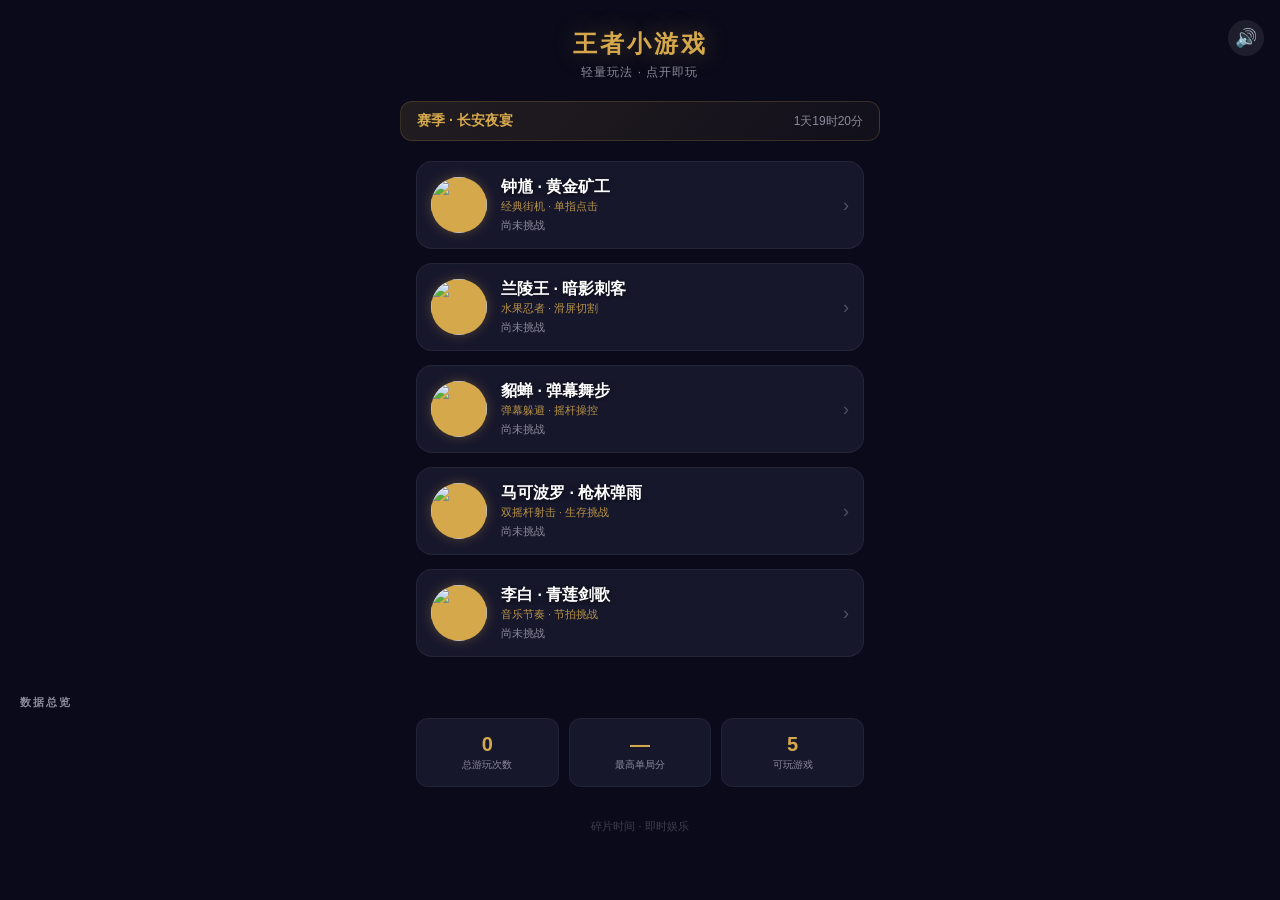
==== commit f5391a7d: "feat: 全套BGM + 增强音效系统 音频引擎重写（audio.js 406行→1429行）： - 6首独立BGM循环曲目（大厅/钟馗/兰陵王/貂蝉/马可波罗/李白） - 每首BGM用Web Au" ====
--- a/index.html
+++ b/index.html
@@ -26,10 +26,17 @@
   user-select:none;-webkit-user-select:none;-webkit-tap-highlight-color:transparent}
 
 /* Header */
-.header{padding:20px 20px 6px;text-align:center}
+.header{padding:20px 20px 6px;text-align:center;position:relative}
 .header h1{font-size:24px;color:var(--gold);text-shadow:0 0 24px rgba(212,168,75,0.35);
   letter-spacing:3px;font-weight:800}
 .header .subtitle{font-size:12px;color:var(--text-dim);letter-spacing:1px;margin-top:4px}
+
+/* Mute toggle */
+.mute-btn{position:absolute;right:16px;top:20px;width:36px;height:36px;border:none;
+  background:rgba(255,255,255,0.08);border-radius:50%;font-size:18px;cursor:pointer;
+  display:flex;align-items:center;justify-content:center;color:var(--text-dim);
+  transition:background 0.15s;-webkit-tap-highlight-color:transparent}
+.mute-btn:active{background:rgba(255,255,255,0.16)}
 
 /* Season Pill */
 .season-pill{margin:14px 20px;display:flex;align-items:center;justify-content:space-between;
@@ -143,6 +150,7 @@
   <div class="header">
     <h1>王者小游戏</h1>
     <div class="subtitle">轻量玩法 · 点开即玩</div>
+    <button class="mute-btn" id="muteBtn" aria-label="静音切换">🔊</button>
   </div>
 
   <div class="season-pill" id="seasonPill">
@@ -166,6 +174,15 @@
 import { loadHeroList, preloadAvatars, preloadSkin, getAvatarUrl, getSkinUrl, GAME_HEROES } from './shared/heroes.js';
 import { getCurrentSeason, getSeasonTimeRemaining } from './shared/season.js';
 import { getPersonalBest } from './shared/leaderboard.js';
+import { initAudio } from './shared/audio.js';
+
+let audio = null;
+function ensureAudio() {
+  if (!audio) {
+    try { audio = initAudio(); } catch(e) { console.warn('Audio init failed', e); }
+  }
+  return audio;
+}
 
 const GAMES = [
   { id:'hook',   title:'钟馗 · 黄金矿工',    genre:'经典街机 · 单指点击', hero:GAME_HEROES.ZHONGKUI,    url:'games/hook/index.html' },
@@ -199,12 +216,20 @@
       </div>
       <div class="arrow">›</div>
     `;
-    card.addEventListener('click', () => navigateTo(g.url));
+    card.addEventListener('click', () => {
+      if (!audio) {
+        ensureAudio();
+        if (audio) { audio.playBGM('lobby'); audio.setBGMVolume(0.2); }
+      }
+      if (audio) audio.playMenuTap();
+      navigateTo(g.url);
+    });
     list.appendChild(card);
   });
 }
 
 function navigateTo(url){
+  if (audio) audio.stopBGM(0.3);
   document.body.classList.add('page-leaving');
   setTimeout(() => { window.location.href = url; }, 120);
 }
@@ -257,6 +282,32 @@
 
   // Refresh season timer every minute
   setInterval(updateSeason, 60000);
+
+  // Mute toggle button
+  const muteBtn = document.getElementById('muteBtn');
+  muteBtn.addEventListener('click', (e) => {
+    e.stopPropagation();
+    if (!audio) {
+      ensureAudio();
+      if (audio) { audio.playBGM('lobby'); audio.setBGMVolume(0.2); }
+    }
+    if (audio) {
+      const muted = audio.toggleMute();
+      muteBtn.textContent = muted ? '🔇' : '🔊';
+    }
+  });
+
+  // Start lobby BGM on first interaction anywhere
+  const startBGMOnce = () => {
+    if (!audio) {
+      ensureAudio();
+      if (audio) { audio.playBGM('lobby'); audio.setBGMVolume(0.2); }
+    }
+    document.removeEventListener('touchstart', startBGMOnce);
+    document.removeEventListener('mousedown', startBGMOnce);
+  };
+  document.addEventListener('touchstart', startBGMOnce, { passive: true });
+  document.addEventListener('mousedown', startBGMOnce);
 }
 
 init();
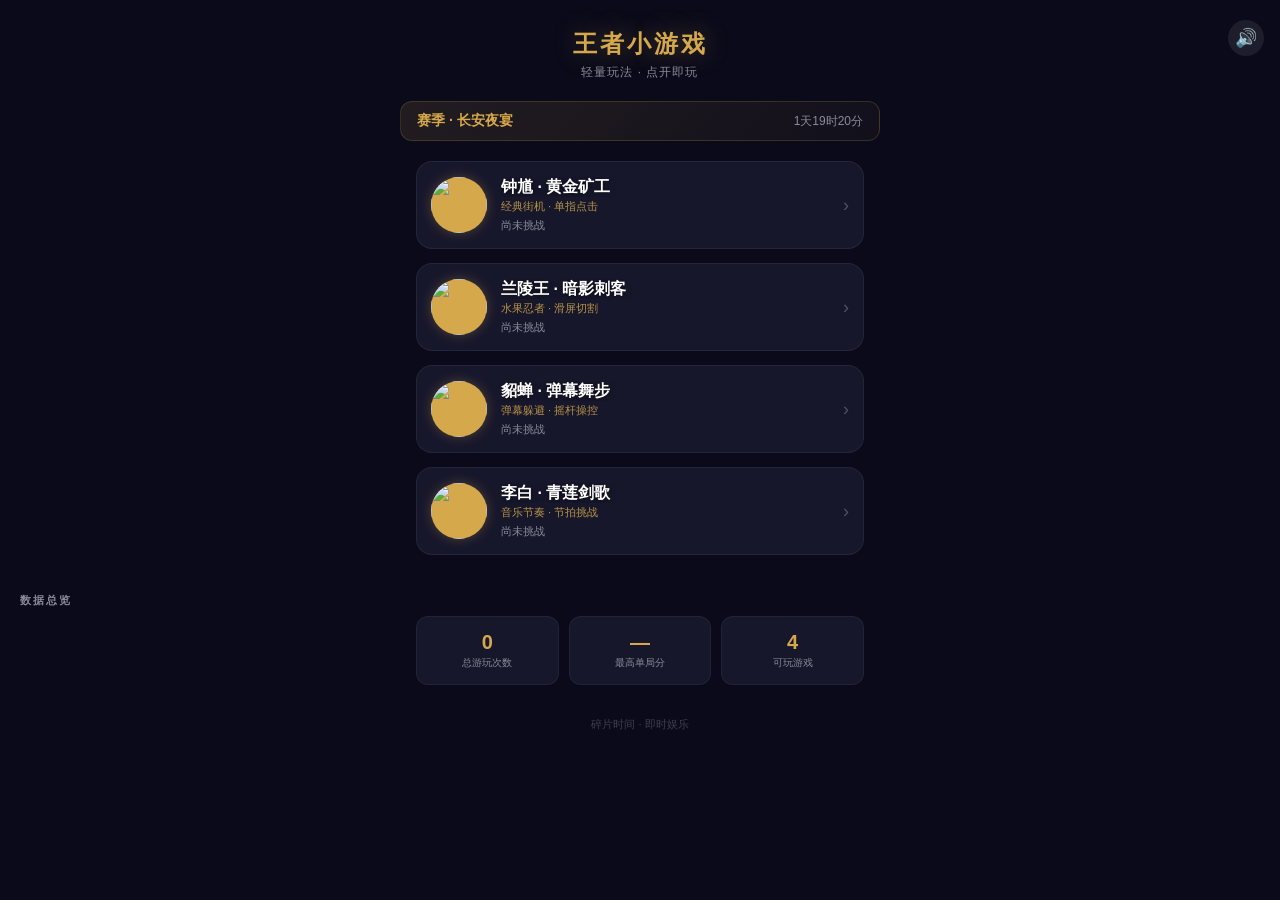
==== commit bdb4e42c: "refactor: 移除马可波罗，精简为4款游戏 + 为廉颇跳一跳腾位置 Co-Authored-By: Claude Opus 4.6 (1M context) <noreply@anthropic" ====
--- a/index.html
+++ b/index.html
@@ -164,7 +164,7 @@
   <div class="stats-row" id="statsRow">
     <div class="stat-card"><div class="val" id="statPlayed">0</div><div class="label">总游玩次数</div></div>
     <div class="stat-card"><div class="val" id="statBest">—</div><div class="label">最高单局分</div></div>
-    <div class="stat-card"><div class="val" id="statGames">5</div><div class="label">可玩游戏</div></div>
+    <div class="stat-card"><div class="val" id="statGames">4</div><div class="label">可玩游戏</div></div>
   </div>
 
   <div class="footer">碎片时间 · 即时娱乐</div>
@@ -188,7 +188,6 @@
   { id:'hook',   title:'钟馗 · 黄金矿工',    genre:'经典街机 · 单指点击', hero:GAME_HEROES.ZHONGKUI,    url:'games/hook/index.html' },
   { id:'slash',  title:'兰陵王 · 暗影刺客',   genre:'水果忍者 · 滑屏切割', hero:GAME_HEROES.LANLINGWANG, url:'games/slash/index.html' },
   { id:'dodge',  title:'貂蝉 · 弹幕舞步',     genre:'弹幕躲避 · 摇杆操控', hero:GAME_HEROES.DIAOCHAN,    url:'games/dodge/index.html' },
-  { id:'shoot',  title:'马可波罗 · 枪林弹雨',  genre:'双摇杆射击 · 生存挑战',hero:GAME_HEROES.MARKOPOLO,   url:'games/shoot/index.html' },
   { id:'rhythm', title:'李白 · 青莲剑歌',      genre:'音乐节奏 · 节拍挑战', hero:GAME_HEROES.LIBAI,       url:'games/rhythm/index.html' },
 ];
 
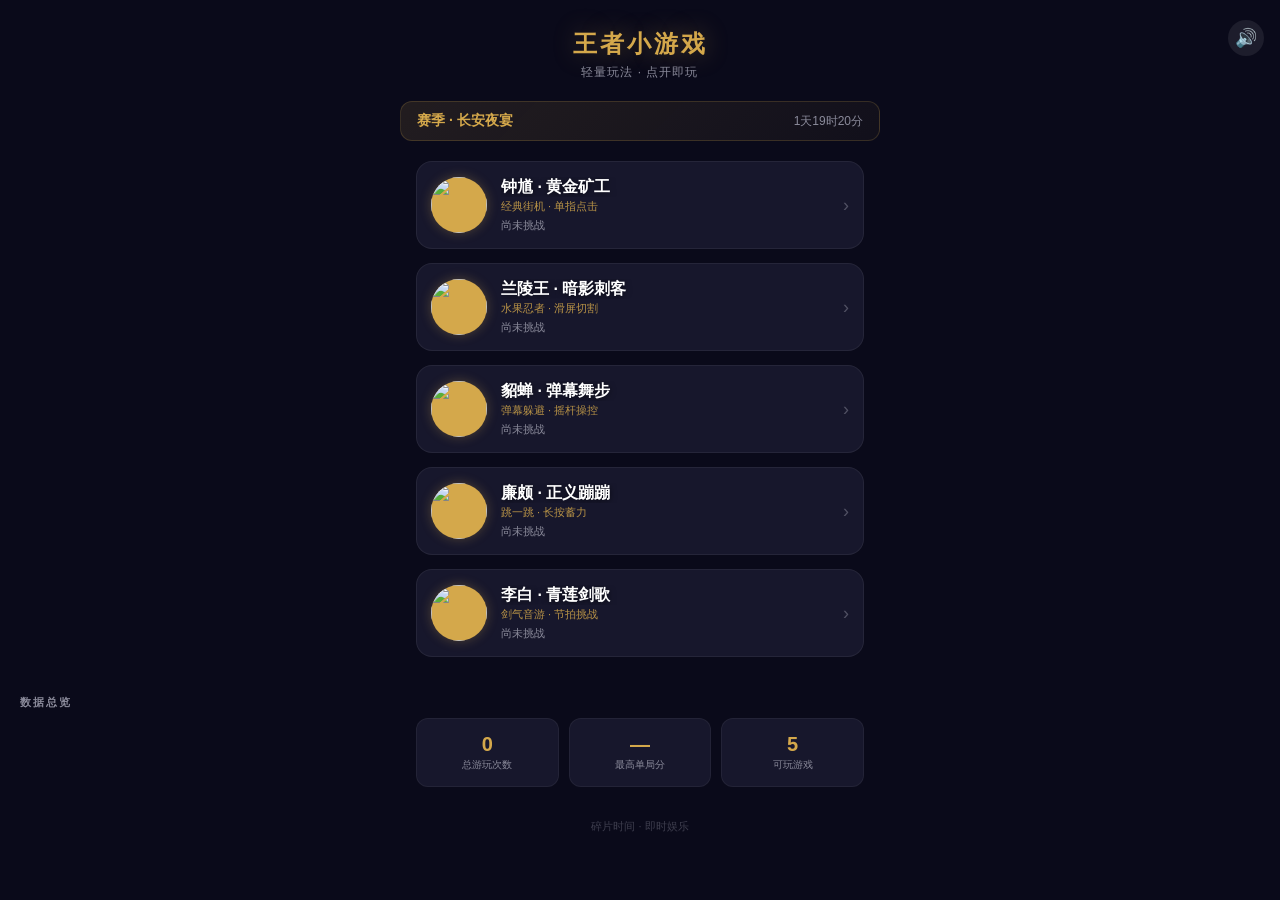
==== commit eeea2831: "feat: 廉颇·跳一跳 + 李白剑气音游 + README 新增游戏 — 廉颇·正义蹦蹦 (1179行): - 微信跳一跳玩法，长按蓄力松手跳跃 - 等轴2.5D视角，5种王者主题平台 - 完美落地" ====
--- a/index.html
+++ b/index.html
@@ -164,7 +164,7 @@
   <div class="stats-row" id="statsRow">
     <div class="stat-card"><div class="val" id="statPlayed">0</div><div class="label">总游玩次数</div></div>
     <div class="stat-card"><div class="val" id="statBest">—</div><div class="label">最高单局分</div></div>
-    <div class="stat-card"><div class="val" id="statGames">4</div><div class="label">可玩游戏</div></div>
+    <div class="stat-card"><div class="val" id="statGames">5</div><div class="label">可玩游戏</div></div>
   </div>
 
   <div class="footer">碎片时间 · 即时娱乐</div>
@@ -188,7 +188,8 @@
   { id:'hook',   title:'钟馗 · 黄金矿工',    genre:'经典街机 · 单指点击', hero:GAME_HEROES.ZHONGKUI,    url:'games/hook/index.html' },
   { id:'slash',  title:'兰陵王 · 暗影刺客',   genre:'水果忍者 · 滑屏切割', hero:GAME_HEROES.LANLINGWANG, url:'games/slash/index.html' },
   { id:'dodge',  title:'貂蝉 · 弹幕舞步',     genre:'弹幕躲避 · 摇杆操控', hero:GAME_HEROES.DIAOCHAN,    url:'games/dodge/index.html' },
-  { id:'rhythm', title:'李白 · 青莲剑歌',      genre:'音乐节奏 · 节拍挑战', hero:GAME_HEROES.LIBAI,       url:'games/rhythm/index.html' },
+  { id:'jump',   title:'廉颇 · 正义蹦蹦',     genre:'跳一跳 · 长按蓄力',   hero:GAME_HEROES.LIANPO,      url:'games/jump/index.html' },
+  { id:'rhythm', title:'李白 · 青莲剑歌',      genre:'剑气音游 · 节拍挑战', hero:GAME_HEROES.LIBAI,       url:'games/rhythm/index.html' },
 ];
 
 function fmt(n){ return n == null ? '—' : n.toString().replace(/\B(?=(\d{3})+(?!\d))/g,','); }
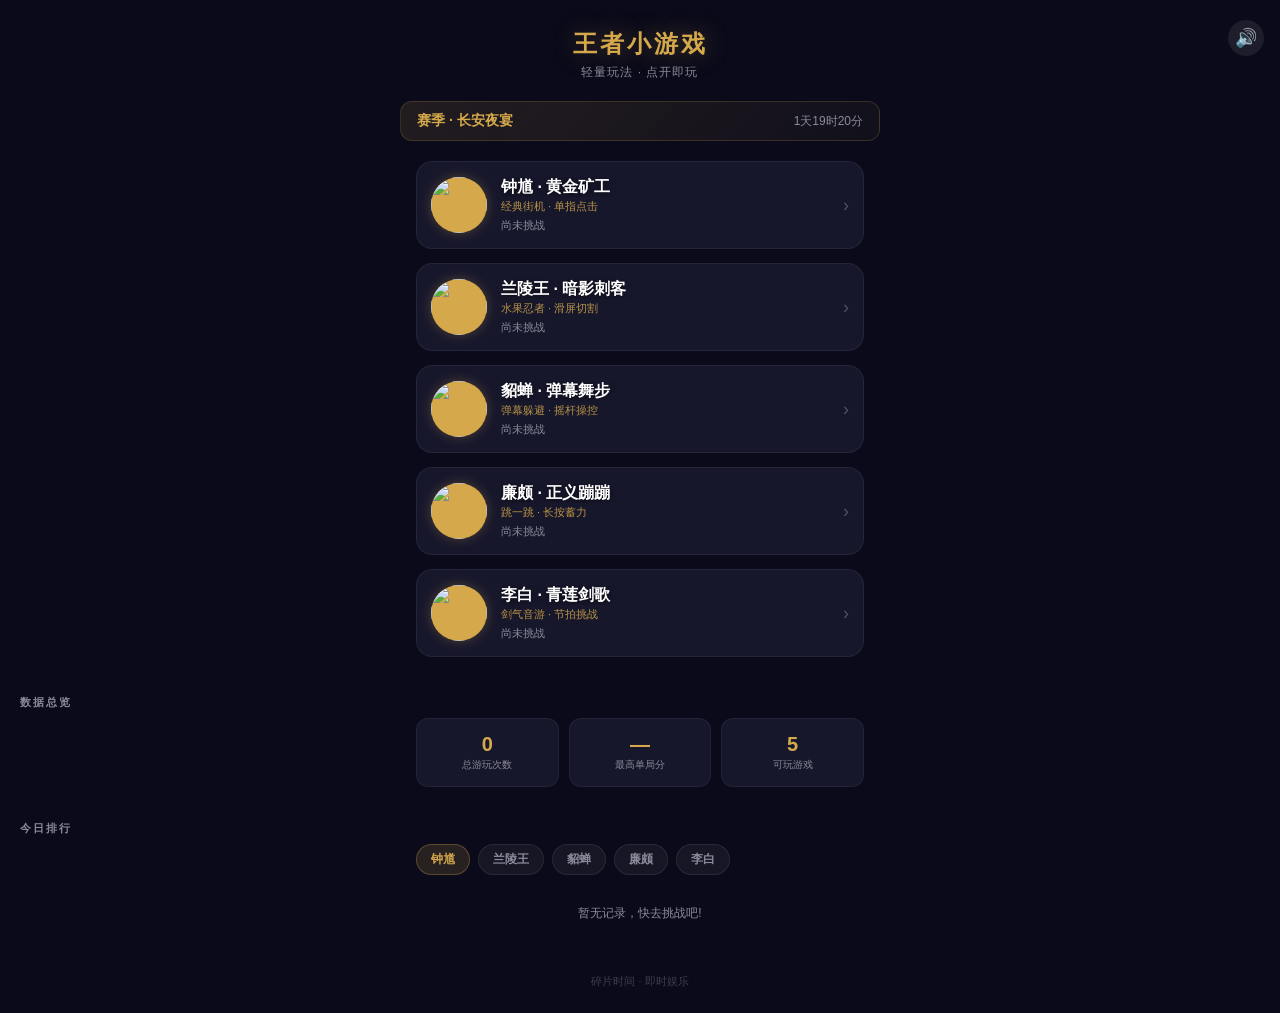
==== commit ec340e6f: "feat: 跳一跳Three.js真3D重写 + 大厅排行榜Tab 廉颇·正义蹦蹦 — Three.js 3D 完整重写: - 正交相机45°俯视角(对标微信跳一跳) - WebGL渲染+PCF软阴影" ====
--- a/index.html
+++ b/index.html
@@ -90,6 +90,41 @@
 .stat-card .val{font-size:20px;font-weight:800;color:var(--gold)}
 .stat-card .label{font-size:10px;color:var(--text-dim);margin-top:2px}
 
+/* Leaderboard Tabs */
+.lb-tabs{display:flex;gap:8px;padding:0 16px 10px;overflow-x:auto;-webkit-overflow-scrolling:touch;scrollbar-width:none}
+.lb-tabs::-webkit-scrollbar{display:none}
+.lb-tab{flex-shrink:0;padding:6px 14px;border-radius:20px;font-size:12px;font-weight:600;
+  color:var(--text-dim);background:rgba(255,255,255,0.05);border:1px solid rgba(255,255,255,0.08);
+  cursor:pointer;transition:all 0.2s;white-space:nowrap;-webkit-tap-highlight-color:transparent}
+.lb-tab.active{color:var(--gold);background:rgba(212,168,75,0.15);border-color:rgba(212,168,75,0.3)}
+.lb-tab:active{transform:scale(0.95)}
+
+/* Leaderboard Content */
+.lb-content{padding:0 16px 16px}
+.lb-content .lb-table{width:100%;border-collapse:collapse}
+.lb-content .lb-row{display:flex;align-items:center;padding:8px 12px;border-radius:8px;margin-bottom:4px}
+.lb-content .lb-row:nth-child(odd){background:rgba(255,255,255,0.03)}
+.lb-content .lb-row:nth-child(even){background:rgba(255,255,255,0.01)}
+.lb-content .lb-rank{width:28px;font-weight:800;font-size:14px;text-align:center;flex-shrink:0}
+.lb-content .lb-rank.gold{color:#FFD700}
+.lb-content .lb-rank.silver{color:#C0C0C0}
+.lb-content .lb-rank.bronze{color:#CD7F32}
+.lb-content .lb-rank.normal{color:var(--text-dim)}
+.lb-content .lb-name{flex:1;font-size:13px;color:var(--text);margin-left:10px;
+  white-space:nowrap;overflow:hidden;text-overflow:ellipsis}
+.lb-content .lb-score{font-size:13px;font-weight:700;color:var(--gold);margin-left:auto;padding-left:8px}
+.lb-content .lb-empty{text-align:center;padding:20px;font-size:12px;color:var(--text-dim)}
+.lb-content .lb-alltime{margin-top:10px;padding:8px 12px;border-radius:8px;
+  background:rgba(212,168,75,0.06);border:1px solid rgba(212,168,75,0.12);
+  font-size:12px;color:var(--text-dim);display:flex;justify-content:space-between;align-items:center}
+.lb-content .lb-alltime .at-label{color:var(--text-dim)}
+.lb-content .lb-alltime .at-val{color:var(--gold);font-weight:700}
+
+@media(min-width:500px){
+  .lb-tabs{max-width:480px;margin:0 auto}
+  .lb-content{max-width:480px;margin:0 auto;padding-bottom:16px}
+}
+
 /* Footer */
 .footer{text-align:center;padding:16px 20px 24px;color:var(--text-dim);font-size:11px;opacity:0.4}
 
@@ -167,13 +202,17 @@
     <div class="stat-card"><div class="val" id="statGames">5</div><div class="label">可玩游戏</div></div>
   </div>
 
+  <div class="section-label">今日排行</div>
+  <div class="lb-tabs" id="lbTabs"></div>
+  <div class="lb-content" id="lbContent"></div>
+
   <div class="footer">碎片时间 · 即时娱乐</div>
 </div>
 
 <script type="module">
 import { loadHeroList, preloadAvatars, preloadSkin, getAvatarUrl, getSkinUrl, GAME_HEROES } from './shared/heroes.js';
 import { getCurrentSeason, getSeasonTimeRemaining } from './shared/season.js';
-import { getPersonalBest } from './shared/leaderboard.js';
+import { getPersonalBest, getLeaderboard, getAllTimeBest } from './shared/leaderboard.js';
 import { initAudio } from './shared/audio.js';
 
 let audio = null;
@@ -264,11 +303,64 @@
   });
 }
 
+// ── Lobby Leaderboard ──
+let activeTab = 0;
+
+function renderLobbyLeaderboard(gameIndex) {
+  activeTab = gameIndex;
+  const g = GAMES[gameIndex];
+
+  // Update tabs
+  document.querySelectorAll('.lb-tab').forEach((tab, i) => {
+    tab.classList.toggle('active', i === gameIndex);
+  });
+
+  const container = document.getElementById('lbContent');
+  const board = getLeaderboard(g.id);
+  const allTime = getAllTimeBest(g.id);
+  const best = allTime.length > 0 ? allTime[0] : null;
+
+  let html = '';
+  if (board.length === 0) {
+    html = '<div class="lb-empty">暂无记录，快去挑战吧!</div>';
+  } else {
+    for (const entry of board) {
+      const rankClass = entry.rank === 1 ? 'gold' : entry.rank === 2 ? 'silver' : entry.rank === 3 ? 'bronze' : 'normal';
+      html += `<div class="lb-row">
+        <div class="lb-rank ${rankClass}">${entry.rank}</div>
+        <div class="lb-name">${entry.name || '无名侠客'}</div>
+        <div class="lb-score">${fmt(entry.score)}</div>
+      </div>`;
+    }
+  }
+
+  if (best) {
+    html += `<div class="lb-alltime"><span class="at-label">历史最佳</span><span class="at-val">${best.name} — ${fmt(best.score)}</span></div>`;
+  }
+
+  container.innerHTML = html;
+}
+
+function initLobbyLeaderboard() {
+  const tabsEl = document.getElementById('lbTabs');
+  const tabNames = ['钟馗', '兰陵王', '貂蝉', '廉颇', '李白'];
+  tabsEl.innerHTML = '';
+  GAMES.forEach((g, i) => {
+    const tab = document.createElement('div');
+    tab.className = 'lb-tab' + (i === 0 ? ' active' : '');
+    tab.textContent = tabNames[i] || g.title.split('·')[0].trim();
+    tab.addEventListener('click', () => renderLobbyLeaderboard(i));
+    tabsEl.appendChild(tab);
+  });
+  renderLobbyLeaderboard(0);
+}
+
 async function init(){
   // Phase 1: Render cards immediately (avatars load lazily via <img>)
   renderCards();
   updateSeason();
   updateStats();
+  initLobbyLeaderboard();
 
   // Show app immediately — don't wait for API
   document.getElementById('loader').classList.add('hide');
